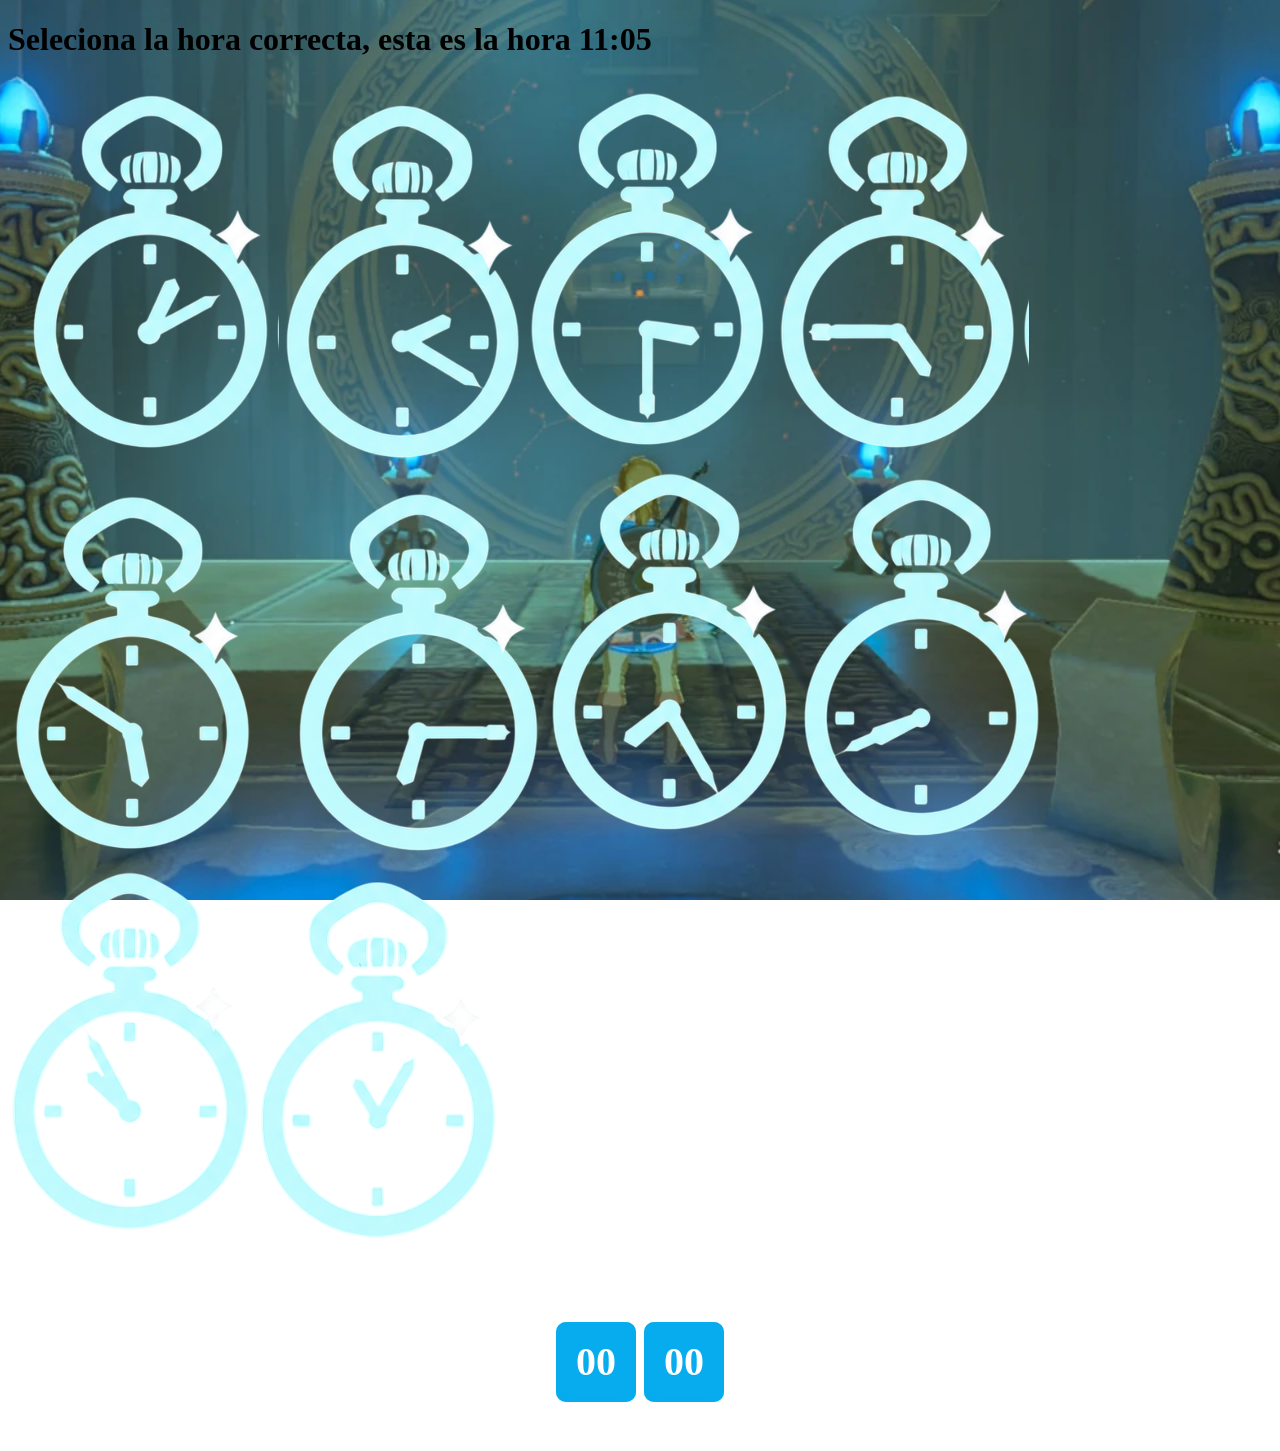
==== Puzzle1.html @ 0e4f21af "Apregardemasiadasmierdas" ====
<!DOCTYPE html>
<html lang="es">
    <head>
        <meta charset="UTF-8">
        <meta name="viewport" content="width=device-width, initial-scale=1.0">
        <title>Laberinto y teorias de como hacerlo</title>

         <link rel="stylesheet" href="estilo2.css">
         
 </head>

<Body>
<h1> Seleciona la hora correcta, esta es la hora 11:05 </h1>

<div class="Alinear_flex">
<img class="foto" src="./Assets/Reloj 1.png" alt="Tiempo">
<img class="foto" src="./Assets/Reloj 2.png" alt="Tiempo">
<img class="foto" src="./Assets/Reloj 3.png" alt="Tiempo">
<img class="foto" src="./Assets/Reloj 4.png" alt="Tiempo">
<img class="foto" src="./Assets/Reloj 5.png" alt="Tiempo">
<img class="foto" src="./Assets/Reloj 6.png" alt="Tiempo">
<img class="foto" src="./Assets/Reloj 7.png" alt="Tiempo">
<img class="foto" src="./Assets/Reloj 8.png" alt="Tiempo">
<img class="foto" src="./Assets/Reloj 9.png" alt="Tiempo">
<a href="puzzle2.html" target="_blank">
                <img class="foto" src="./Assets/Reloj 10.png" alt="Tiempo">
                <audio src="./Assets/Shrine.mp3" autoplay ></audio>
               </a>

<div class="cont-Temporizador">

    <div class="bloque">
        <div class="minutos" id="minutos">00</div>
        <p>Minutos</p>
    </div>

     <div class="bloque">
        <div class="segundos" id="segundos">--</div>
        <p>Segundos</p>
    </div>
</div>
<script src="app.js"></script>
    
</div>
</Body>
    
</Html>
---- estilo2.css ----
body {
  background-image: url("Assets/Interior1.webp");
  background-repeat: no-repeat;
  background-position: center;
  background-attachment: fixed;
  background-size: cover;
}

.Alinear_flex {
  height: 25vh;
}

.cont-Temporizador {
  display: flex;
  justify-content: center;
  margin-top: 50px;
}

.cont-Temporizador .bloque {
  display: flex;
  margin: 0 4px;
  flex-direction: column;
  align-items: center;

}

.cont-Temporizador .bloque div {
  display: flex;
  justify-content: center;
  align-items: center;
  background-color: #07acee;
  box-shadow: 0px 0px 6px 2px #07acee inset;
  color: #fff;
  font-size: 40px;
  font-weight: bold;
  height: 80px;
  width: 80px;
  margin-bottom: 5px;
  border-radius: 10px;
}

.cont-Temporizador .bloque p {
  font-size: 14px;
  font-weight: bold;
  color: #fff;
}
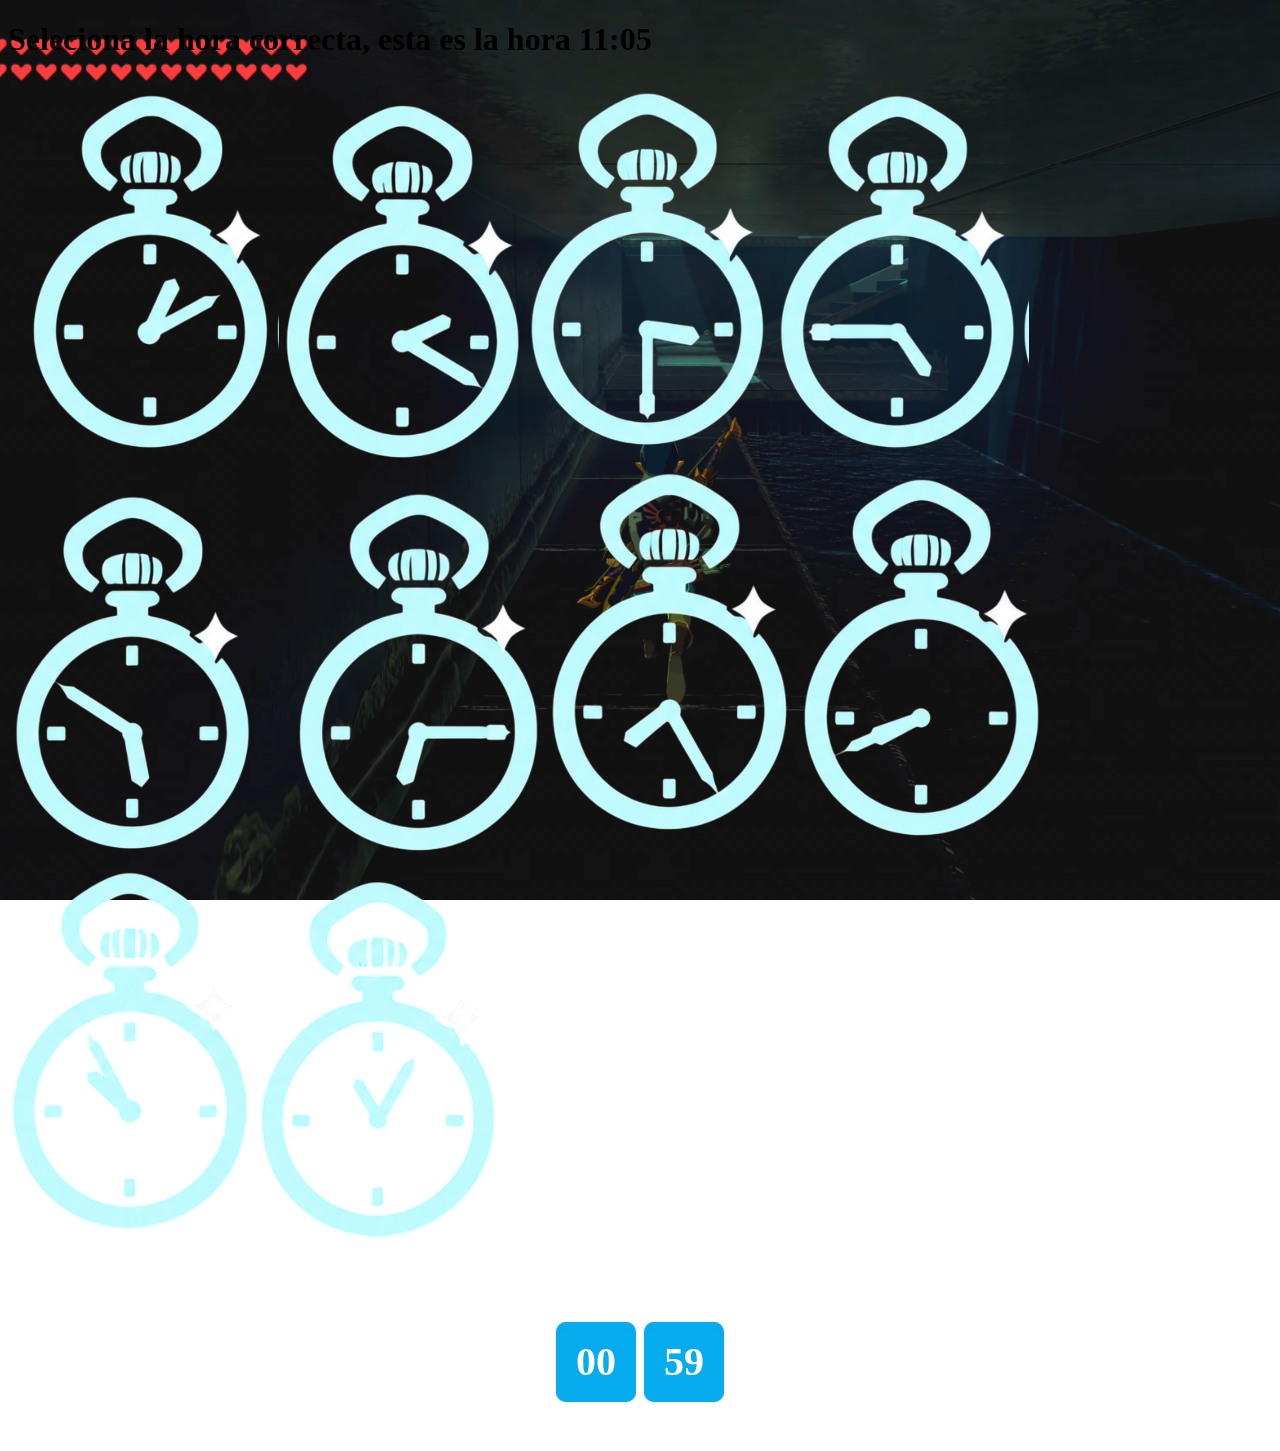
==== commit 14e54aee: "Puzzle casi 1 y 4 finalizados, se aprego tipografia + imagenes" ====
--- a/Puzzle1.html
+++ b/Puzzle1.html
@@ -24,7 +24,9 @@
 <img class="foto" src="./Assets/Reloj 9.png" alt="Tiempo">
 <a href="puzzle2.html" target="_blank">
                 <img class="foto" src="./Assets/Reloj 10.png" alt="Tiempo">
-                <audio src="./Assets/Shrine.mp3" autoplay ></audio>
+                <audio src="./Assets/Shrine.mp3" autoplay ></audio> <a href="puzzle2.html" target="_blank"
+                   onclick="this.querySelector('audio').pause()"></audio>
+                
                </a>
 
 <div class="cont-Temporizador">
--- a/estilo2.css
+++ b/estilo2.css
@@ -1,5 +1,5 @@
 body {
-  background-image: url("Assets/Interior1.webp");
+  background-image: url("Assets/santuario fondo.png");
   background-repeat: no-repeat;
   background-position: center;
   background-attachment: fixed;
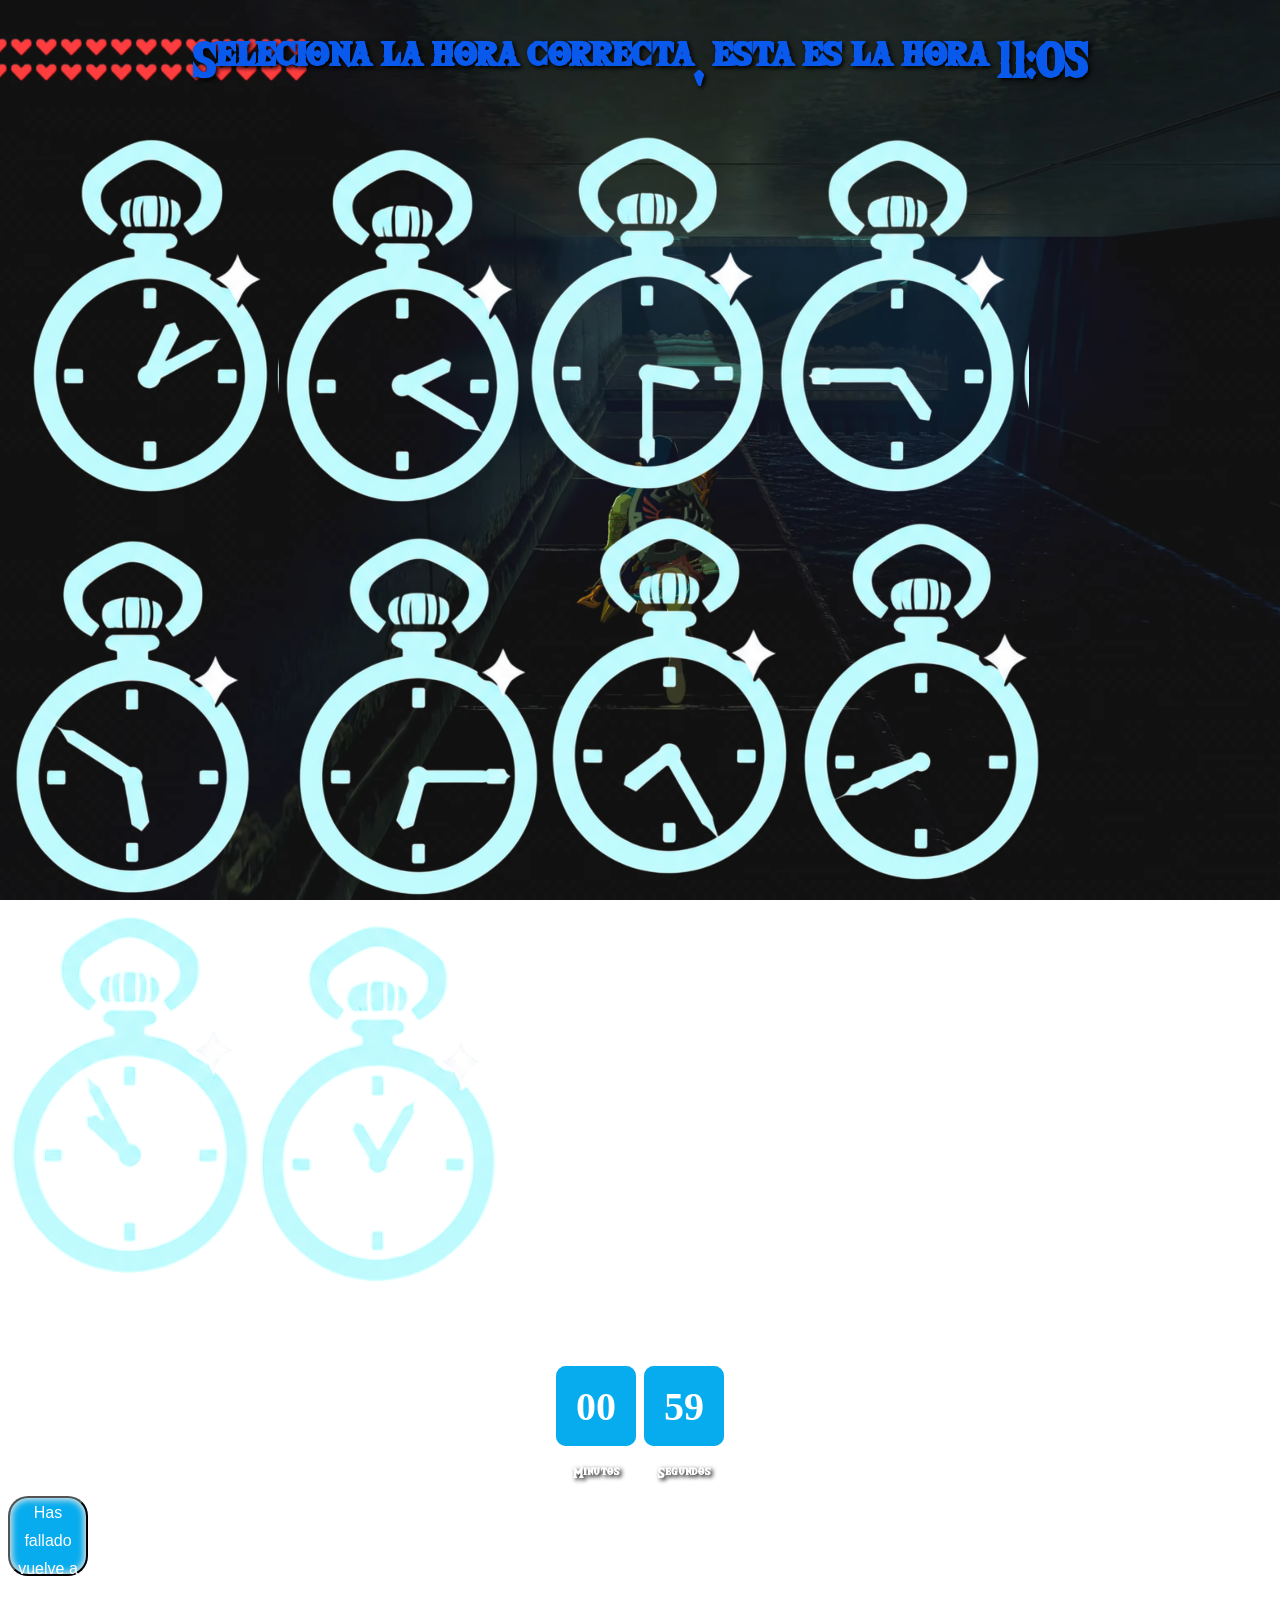
==== commit 236afdb3: "seañadiobuttonparacuandoeljugadorpierda" ====
--- a/Puzzle1.html
+++ b/Puzzle1.html
@@ -42,7 +42,9 @@
     </div>
 </div>
 <script src="app.js"></script>
-    
+
+<button class="button" onclick="window.location.href='index.html'">Has fallado vuelve a intentarlo</button>
+
 </div>
 </Body>
     
--- a/estilo2.css
+++ b/estilo2.css
@@ -6,6 +6,34 @@
   background-size: cover;
 }
 
+@font-face {
+    font-family: "Pixel";
+    src: url("Assets/The Wild Breath of Zelda.otf") format("truetype");
+}
+
+h1 {
+    font-family: "Pixel";
+    color: #0959ec;
+    text-align: center;
+    font-size: 50px;
+    text-shadow: 2px 2px 4px #000000;
+}
+
+H2 {
+    font-family: "Pixel";
+    color: #64e90c;
+    text-align: center;
+    font-size: 30px;
+    text-shadow: 2px 2px 4px #000000;
+}
+
+p {
+    font-family: "Pixel";
+    color: #ffffff;
+    text-align: left;
+    font-size: 20px;
+    text-shadow: 2px 2px 4px #000000;
+}
 .Alinear_flex {
   height: 25vh;
 }
@@ -43,4 +71,36 @@
   font-size: 14px;
   font-weight: bold;
   color: #fff;
-}+}
+
+.button:hover {
+  background-color: #08a1dd8a;
+   transform: scale(1.10);
+        filter: brightness(70%);
+        color: #88686879;
+}
+.button  {
+  
+  background-color: #07acee;
+  box-shadow: 0px 0px 6px 2px #e6e5e5 inset;
+  color: #fff;
+  height: 80px;
+  width: 80px;
+  margin-bottom: 15px;
+  border-radius: 20px;
+ text-decoration: none;
+  display: inline-block;
+  font-size: 16px;
+  transition: all 0.3s ease;
+  text-align: center;
+  line-height: 28px;
+      animation-name: buttonAnimation;
+  animation-duration: 60s;
+
+}
+
+@keyframes buttonAnimation {
+  0%   {width: 0px; height: 0px;}
+  50%  { width: 80px; height: 80px;}
+  100% { width: 80px; height: 80px;}
+}
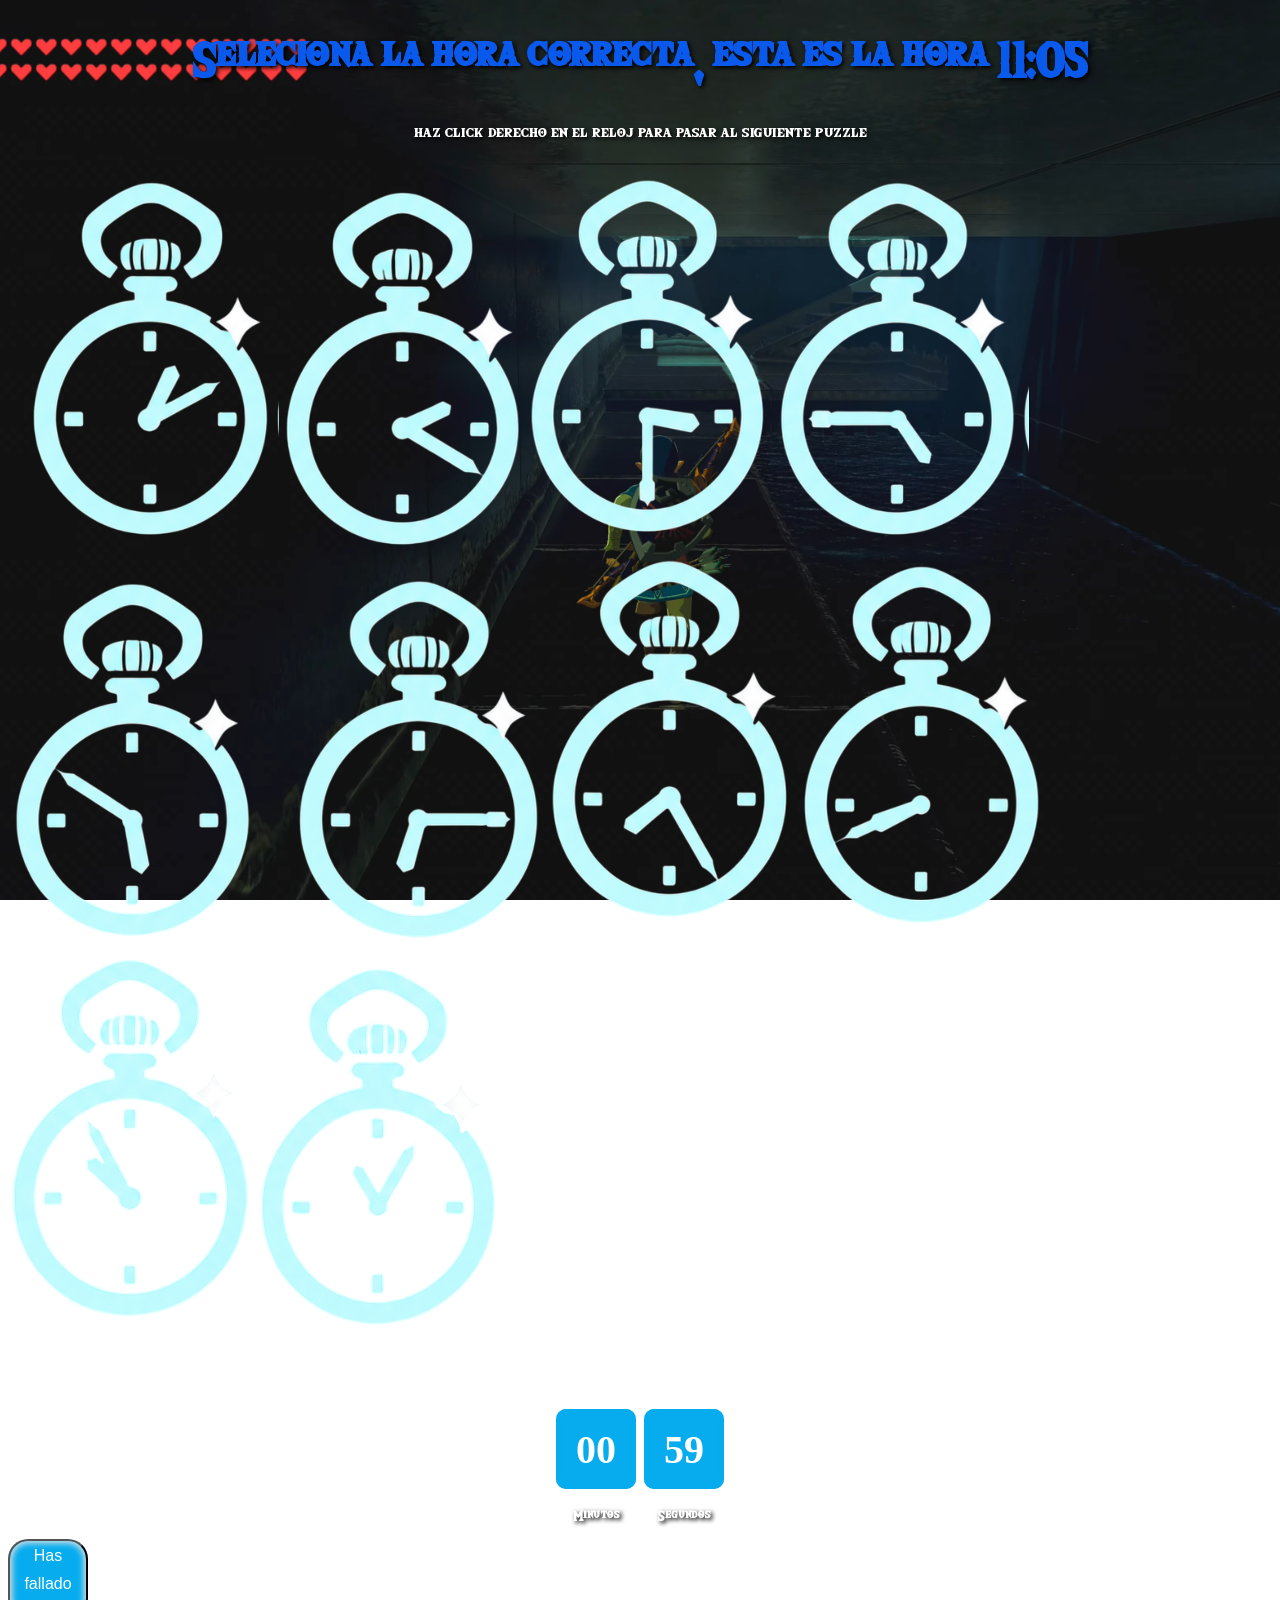
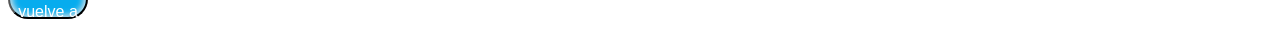
==== commit 4c009a89: "instruccionesporconfusion" ====
--- a/Puzzle1.html
+++ b/Puzzle1.html
@@ -11,6 +11,7 @@
 
 <Body>
 <h1> Seleciona la hora correcta, esta es la hora 11:05 </h1>
+<p> haz click derecho en el reloj para pasar al siguiente puzzle </p>
 
 <div class="Alinear_flex">
 <img class="foto" src="./Assets/Reloj 1.png" alt="Tiempo">
--- a/estilo2.css
+++ b/estilo2.css
@@ -30,7 +30,7 @@
 p {
     font-family: "Pixel";
     color: #ffffff;
-    text-align: left;
+    text-align: center;
     font-size: 20px;
     text-shadow: 2px 2px 4px #000000;
 }
